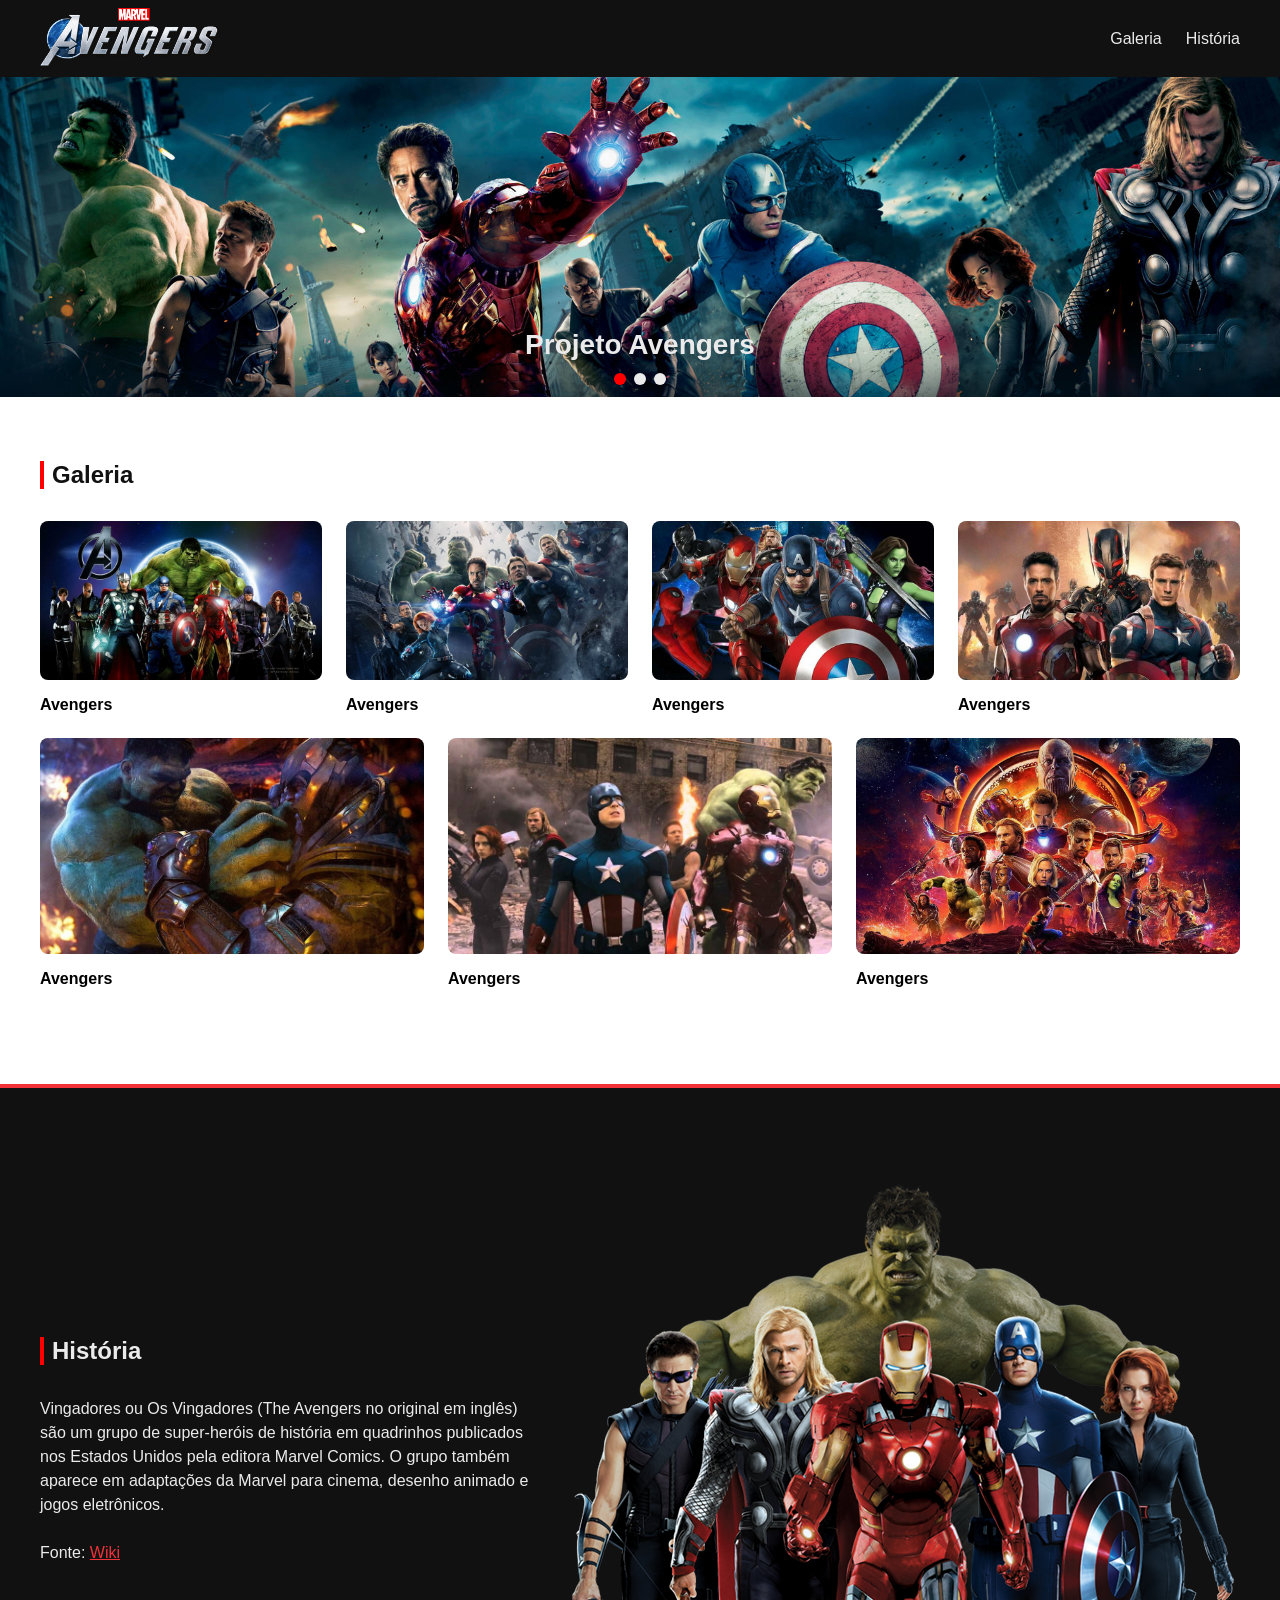
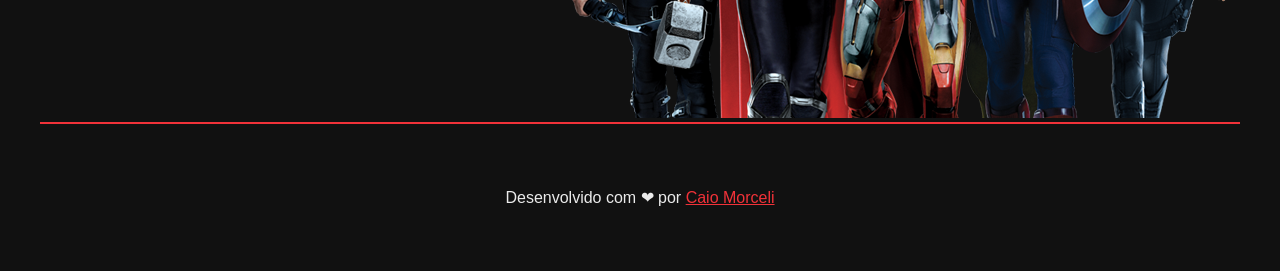
==== avengers/index.html @ 214277ea "Atualizando links no header da página" ====
<!DOCTYPE html>
<html lang="pt-br">
<head>
    <meta charset="UTF-8">
    <meta name="viewport" content="width=device-width, initial-scale=1.0">
    <link rel="stylesheet" href="./css/style.css">

    <title>Projeto Vingadores</title>
</head>
<body>
      <header class="dark">
          <div class="container">
              <img src="./images/avengers-logo.png" alt="Logotipo Avengers Marvel">

              <nav>
                  <ul>
                      <li><a href="#">Galeria</a></li>
                      <li><a href="#">História</a></li>                                                       
                  </ul>
              </nav>
          </div>
          
      </header>
      
      <main>
        <section class="hero">
          <h1 class="text-center">Projeto Avengers</h1>  
          
          <div class="dots">
            <span class="active"></span>
            <span></span>
            <span></span>
          </div>
        </section>
        
        <section class="gallery">
            <div class="container">
                <h2>Galeria</h2>
          
                <div class="gallery-row">
                    <div>
                        <img src="images/avengers-01.jpg" alt="Vingadores">
                        <p>Avengers</p>
                    </div>
          
                    <div>
                        <img src="images/avengers-02.jpg" alt="Vingadores">
                        <p>Avengers</p>
                    </div>
          
                    <div>
                        <img src="images/avengers-03.jpg" alt="Vingadores">
                        <p>Avengers</p>
                    </div>
          
                    <div>
                        <img src="images/avengers-04.jpg" alt="Vingadores">
                        <p>Avengers</p>
                    </div>
          
                    <div>
                        <img src="images/avengers-05.jpg" alt="Vingadores">
                        <p>Avengers</p>
                    </div>
          
                    <div>
                        <img src="images/avengers-06.jpg" alt="Vingadores">
                        <p>Avengers</p>
                    </div>
          
                    <div>
                        <img src="images/avengers-07.jpg" alt="Vingadores">
                        <p>Avengers</p>
                    </div>  
                </div>                  
            </div>
        </section>

      <section class="history dark">      
          <div class="container">
              <div class="container-col">
                  <h2>História</h2>

                  <p>Vingadores ou Os Vingadores (The Avengers no original em inglês) são um grupo de super-heróis de história em quadrinhos publicados nos Estados Unidos pela editora Marvel Comics. O grupo também aparece em adaptações da Marvel para cinema, desenho animado e jogos eletrônicos.</p>
      
                  <p>Fonte: <a class="dark-link" href="https://pt.wikipedia.org/wiki/Vingadores" target="_blank">Wiki</a></p>
              </div>            
              
              <div class="container-history-col">
                  <img src="./images/vingadores-01.png" alt="Avengers" />
              </div>
          </div>
      </section>

    </main>            

    <footer class="dark">
        <div class="container">
            <p class="text-center">Desenvolvido com ❤ por <a class="dark-link" href="https://github.com/morcelicaio/avengers-page" target="_blank">Caio Morceli</a></p>
        </div>        
    </footer>

</body>
</html>
---- avengers/css/style.css ----
/* O * serve para o css pegar em todas as tags da página*/
* {
    margin: 0;
    padding: 0;
    box-sizing: border-box;
}

body {
    font-family: sans-serif;
}

a {
    transition: color 0.2s; /* transicao de 0.2 segundos para trocar a cor do item */
}

h2 {
    margin-bottom: 32px;
    border-left: 4px solid red;
    padding-left: 8px;
}

.container {
    max-width: 1200px;
    margin: 0 auto;                      
}

.dark {
    background-color: #111111;
    color: #ebebeb;
}

.dark-link {
    color: #f13239;     
}

.dark-link:hover {
    color: #ebebeb;
    cursor: pointer;
}

.text-center {
    text-align: center;
}

header {    
    padding: 8px 24px;
}

header .container {
    /* display flex faz com que os elementos filhos (dentro) da div container flutuem (ou seja, fiquem lado a lado) */
    display: flex;
    flex-wrap: wrap;
    row-gap: 8px;
    column-gap: 24px;

    align-items: center; /* alinha os itens centralizando na vertical */

    justify-content: space-between;
}

header img {
    width: 180px;    
}

header ul {
    /*list-style retira as bolinhas que marcam cada item da lista*/
    list-style: none;    

    /* display flex faz com que os elementos filhos (dentro) da <ul> flutuem (ou sea, fiquem lado a lado) */
    display: flex;
}

/* só ativa o css no item li que possui outro item li do seu lado esquerdo*/
header ul li + li {
    margin-left: 24px
}

header a {
    color: #ebebeb;

    /*Remove o sublinhado do link*/
    text-decoration: none;    
}

header a:hover {
    color: #f13239;
}

.hero {
    background-image: url(../images/banner.jpg);
    background-size: cover;
    background-position: center 15%;

    height: 320px;
    padding: 12px;

    display: flex;
    flex-direction: column; /* Faz com que os elementos filhos fiquem um cima do outro. Empilhados */
    justify-content: flex-end;
    align-items: center;
}

.hero h1{
    color: #ebebeb;
    font-size: 28px;
}

.dots{
    margin-top: 12px;
    display: flex;
}

.dots span{
    display: block;
    background-color: #ebebeb;

    width: 12px;
    height: 12px;
    border-radius: 50%;

    cursor: pointer; /* Faz aparecer o cursor de mãozinha ao passar o mouse em cima */
}

.dots span + span{
    margin-left: 8px;
}

.dots .active{
    background-color: red;
}

.gallery {
    padding: 64px 24px 96px;
}

.gallery h2 {
    color: #111111;
}

.gallery-row {
    display: flex;

    /* Não permite que a tela fique com scroll horizontal 
       caso as figuras ultrapassem a largura da tela. Irá
       quebrar para a linha de baixo */
    flex-wrap: wrap;

    /* Define os espaços entre as linhas e colunas*/
    gap: 24px;
}

.gallery-row div{
    /* Flex 1 diz que todas as divs vão ter o msm tamanho*/
    /* flex-grow 0 flex-shrin 1 flex-basis 250px*/
    flex: 1 0 250px;
}

.gallery-row img{
    /* Diz para a img dentro da div ocupar 100 % do elemento
       pai (div) sem cortar a imagem */
    width: 100%;

    border-radius: 8px;

    margin-bottom: 12px;
}

.gallery p {
    font-weight: bold;
}

.history {        
    border-top: 4px solid #f13239;
    
    padding: 92px 24px 0;
}

.history p {
    line-height: 1.5; /* Aumenta o espaçamento entre linhas*/
}

.history p + p {
    margin-top: 24px;
}

.history .container {    
    border-bottom: 2px solid #f13239;
    display: flex;
    flex-wrap: wrap;
    gap: 24px;
    
    align-items: center;
}

.history .container-col {
    /* Flex 1 diz que todas as divs vão ter o msm tamanho*/
    /* flex-grow 1 flex-shrin 1 flex-basis 250px*/
    flex: 1 1 350px;
}

.history .container-col img {
    width: 100%;
    display: block;
}

footer {
    padding: 64px 24px;
    text-align: center;
}
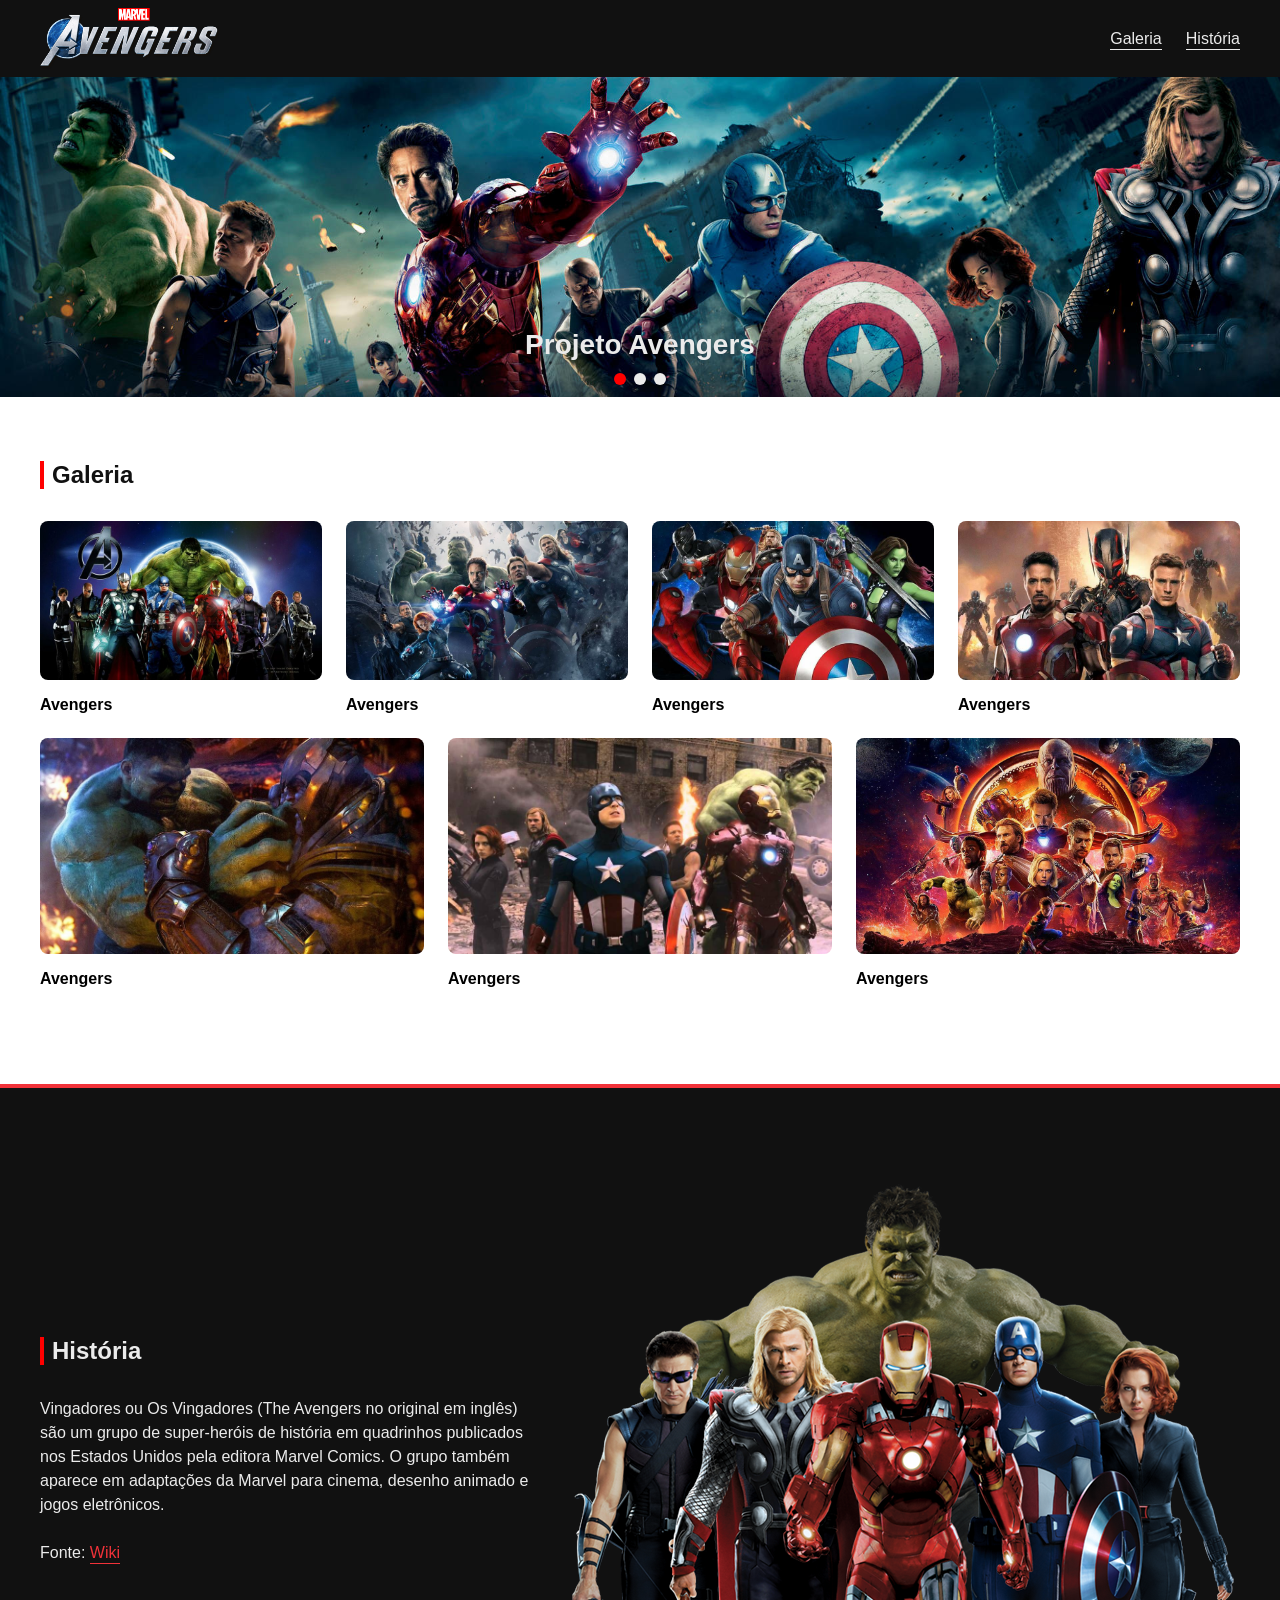
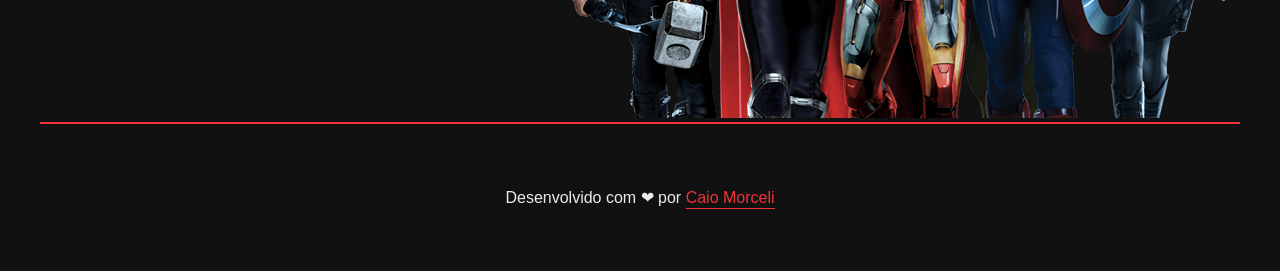
==== commit 7bbf13cc: "Melhorando a acessibilidade para links externos da página" ====
--- a/avengers/index.html
+++ b/avengers/index.html
@@ -83,7 +83,7 @@
 
                   <p>Vingadores ou Os Vingadores (The Avengers no original em inglês) são um grupo de super-heróis de história em quadrinhos publicados nos Estados Unidos pela editora Marvel Comics. O grupo também aparece em adaptações da Marvel para cinema, desenho animado e jogos eletrônicos.</p>
       
-                  <p>Fonte: <a class="dark-link" href="https://pt.wikipedia.org/wiki/Vingadores" target="_blank">Wiki</a></p>
+                  <p>Fonte: <a class="dark-link" href="https://pt.wikipedia.org/wiki/Vingadores" target="_blank" title="Link externo. Destino: https://pt.wikipedia.org/wiki/Vingadores">Wiki</a></p>
               </div>            
               
               <div class="container-history-col">
@@ -96,7 +96,7 @@
 
     <footer class="dark">
         <div class="container">
-            <p class="text-center">Desenvolvido com ❤ por <a class="dark-link" href="https://github.com/morcelicaio/avengers-page" target="_blank">Caio Morceli</a></p>
+            <p class="text-center">Desenvolvido com ❤ por <a class="dark-link" href="https://github.com/morcelicaio/avengers-page" target="_blank" title="Link externo. Destino: https://github.com/morcelicaio/avengers-page">Caio Morceli</a></p>
         </div>        
     </footer>
 
--- a/avengers/css/style.css
+++ b/avengers/css/style.css
@@ -10,7 +10,9 @@
 }
 
 a {
-    transition: color 0.2s; /* transicao de 0.2 segundos para trocar a cor do item */
+    padding: 2px 0;
+    transition: color 0.2s; /* transicao de 0.2 segundos para trocar a cor do item */    
+    text-decoration: none;  /*Remove o sublinhado do link*/
 }
 
 h2 {
@@ -30,12 +32,14 @@
 }
 
 .dark-link {
-    color: #f13239;     
-}
-
-.dark-link:hover {
+    color: #f13239;
+    border-bottom: 1px solid #f13239;    
+}
+
+.dark-link:hover, .dark-link:focus {
     color: #ebebeb;
     cursor: pointer;
+    border-bottom: 1px solid #ebebeb;
 }
 
 .text-center {
@@ -77,13 +81,12 @@
 
 header a {
     color: #ebebeb;
-
-    /*Remove o sublinhado do link*/
-    text-decoration: none;    
-}
-
-header a:hover {
+    border-bottom: 1px solid #ebebeb;
+}
+
+header a:hover, header a:focus {
     color: #f13239;
+    border-bottom: 1px solid #f13239;
 }
 
 .hero {
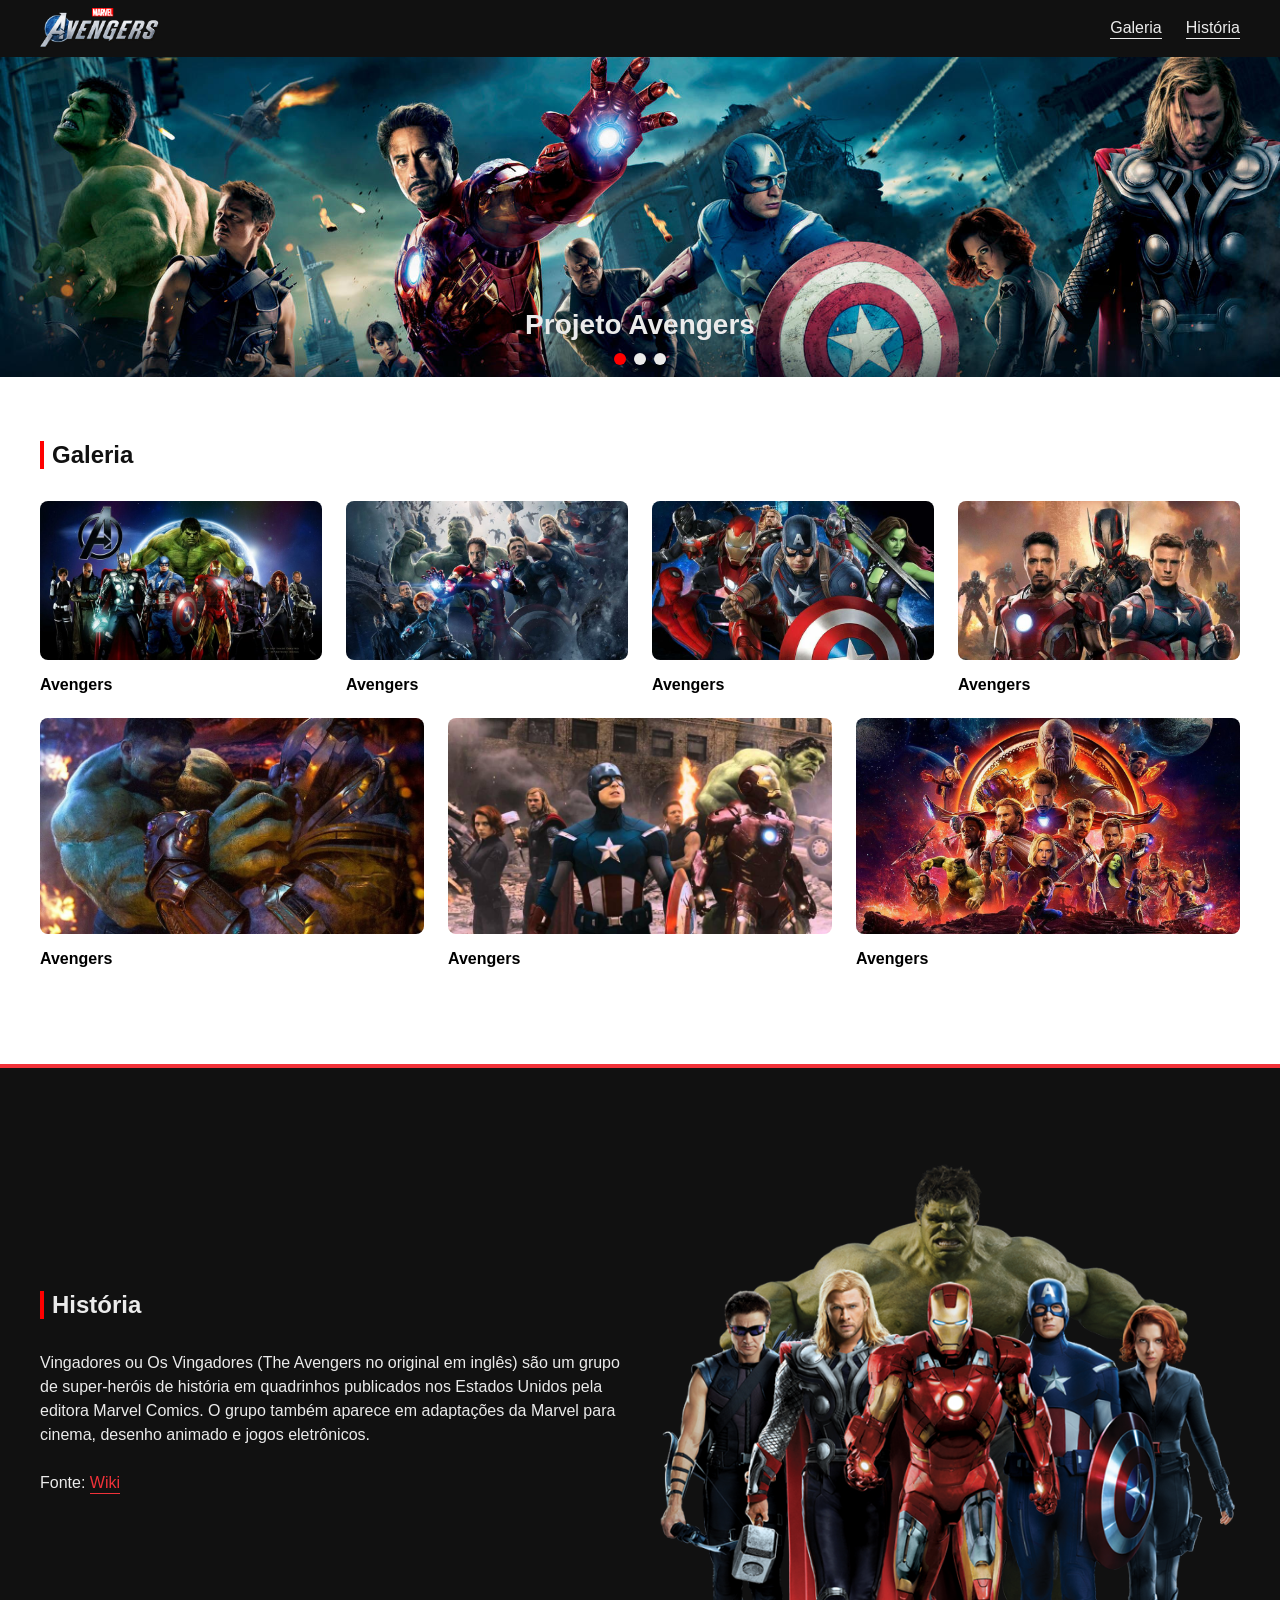
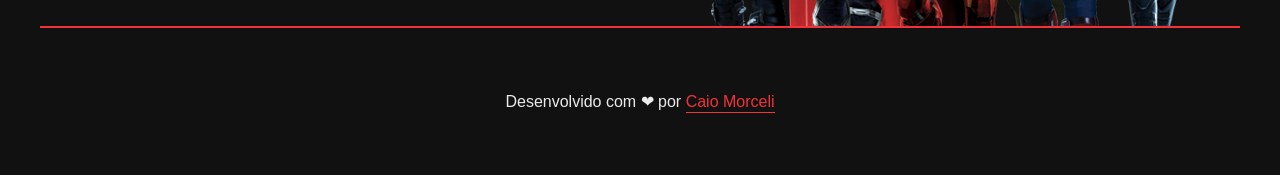
==== commit 1e65bee7: "Refatorando a section history" ====
--- a/avengers/index.html
+++ b/avengers/index.html
@@ -14,8 +14,8 @@
 
               <nav>
                   <ul>
-                      <li><a href="#">Galeria</a></li>
-                      <li><a href="#">História</a></li>                                                       
+                      <li><a href="#gallery">Galeria</a></li>
+                      <li><a href="#history">História</a></li>                                                       
                   </ul>
               </nav>
           </div>
@@ -33,7 +33,7 @@
           </div>
         </section>
         
-        <section class="gallery">
+        <section id="gallery" class="gallery">
             <div class="container">
                 <h2>Galeria</h2>
           
@@ -76,7 +76,7 @@
             </div>
         </section>
 
-      <section class="history dark">      
+      <section id="history" class="history dark">      
           <div class="container">
               <div class="container-col">
                   <h2>História</h2>
@@ -86,7 +86,7 @@
                   <p>Fonte: <a class="dark-link" href="https://pt.wikipedia.org/wiki/Vingadores" target="_blank" title="Link externo. Destino: https://pt.wikipedia.org/wiki/Vingadores">Wiki</a></p>
               </div>            
               
-              <div class="container-history-col">
+              <div class="container-col">
                   <img src="./images/vingadores-01.png" alt="Avengers" />
               </div>
           </div>
--- a/avengers/css/style.css
+++ b/avengers/css/style.css
@@ -5,6 +5,10 @@
     box-sizing: border-box;
 }
 
+html {
+    scroll-behavior: smooth; /* Rolagem suave na página*/
+}
+
 body {
     font-family: sans-serif;
 }
@@ -47,13 +51,12 @@
 }
 
 header {    
-    padding: 8px 24px;
+    padding: 8px 16px;
 }
 
 header .container {
     /* display flex faz com que os elementos filhos (dentro) da div container flutuem (ou seja, fiquem lado a lado) */
-    display: flex;
-    flex-wrap: wrap;
+    display: flex;    
     row-gap: 8px;
     column-gap: 24px;
 
@@ -63,7 +66,7 @@
 }
 
 header img {
-    width: 180px;    
+    width: 120px;    
 }
 
 header ul {
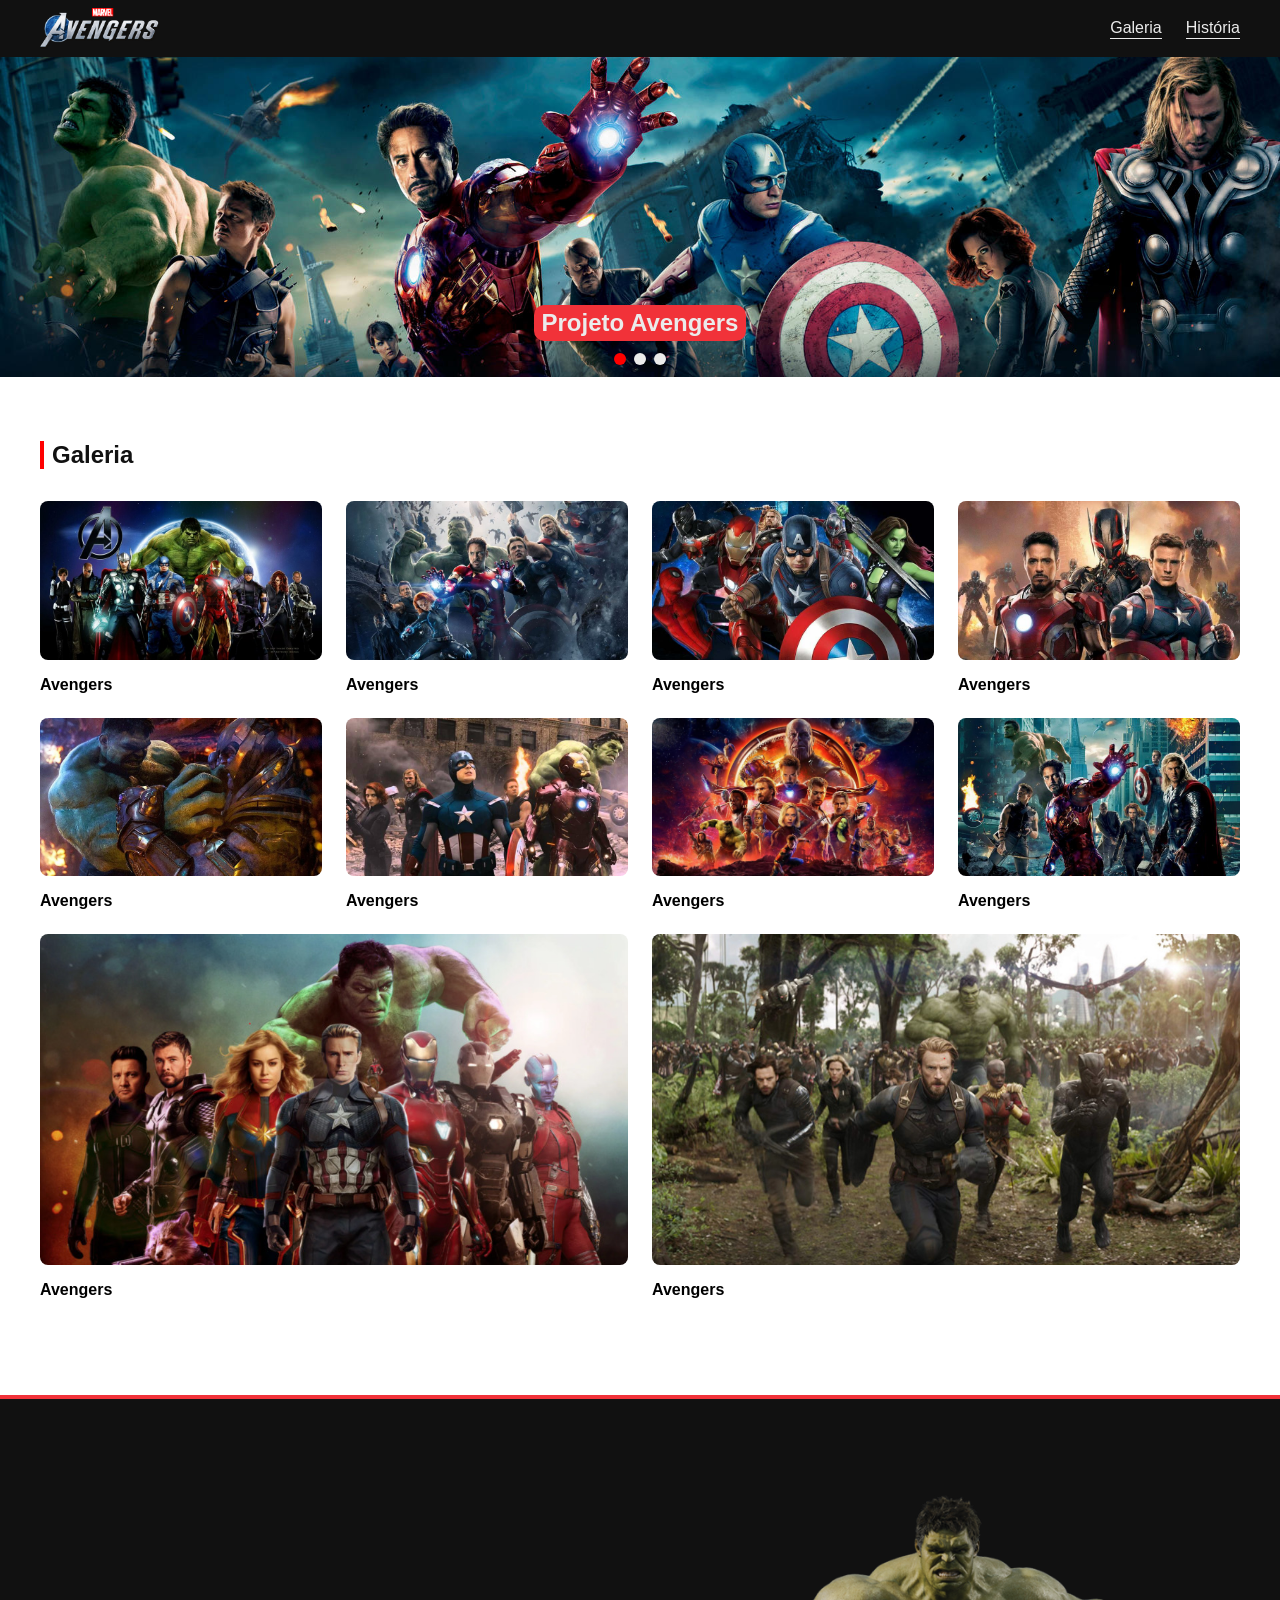
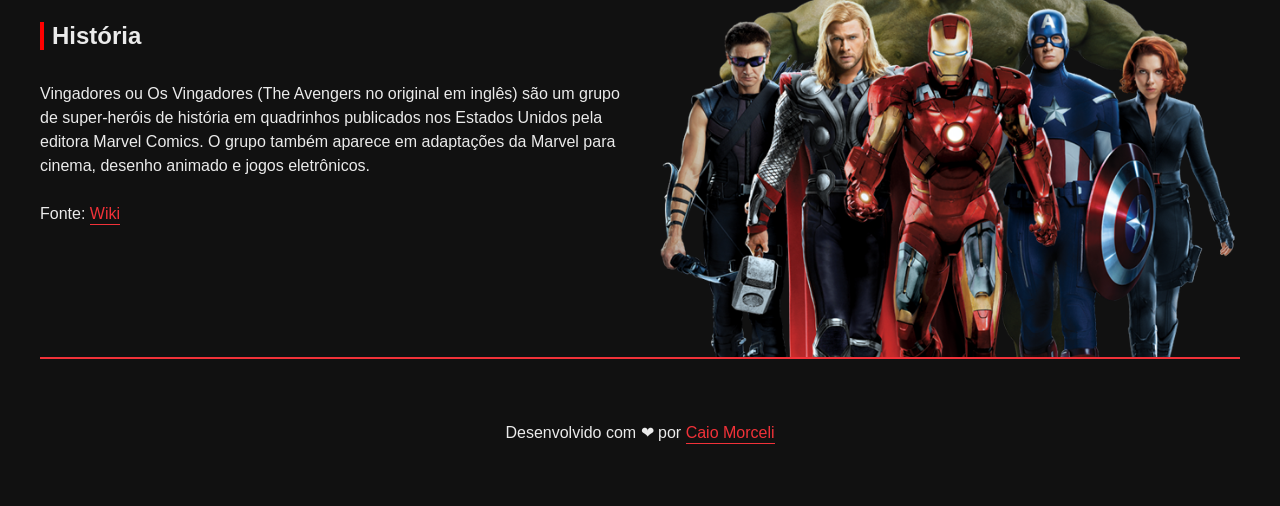
==== commit cc30e7f4: "Adicionando novas imagens na section 'gallery'" ====
--- a/avengers/index.html
+++ b/avengers/index.html
@@ -27,9 +27,9 @@
           <h1 class="text-center">Projeto Avengers</h1>  
           
           <div class="dots">
-            <span class="active"></span>
-            <span></span>
-            <span></span>
+            <button class="active"></button>
+            <button></button>
+            <button></button>
           </div>
         </section>
         
@@ -71,7 +71,22 @@
                     <div>
                         <img src="images/avengers-07.jpg" alt="Vingadores">
                         <p>Avengers</p>
-                    </div>  
+                    </div>
+                    
+                    <div>
+                        <img src="images/avengers-08.jpg" alt="Vingadores">
+                        <p>Avengers</p>
+                    </div> 
+
+                    <div>
+                        <img src="images/avengers-09.jpg" alt="Vingadores">
+                        <p>Avengers</p>
+                    </div> 
+
+                    <div>
+                        <img src="images/avengers-10.jpg" alt="Vingadores">
+                        <p>Avengers</p>
+                    </div> 
                 </div>                  
             </div>
         </section>
--- a/avengers/css/style.css
+++ b/avengers/css/style.css
@@ -108,7 +108,10 @@
 
 .hero h1{
     color: #ebebeb;
-    font-size: 28px;
+    background-color: #f13239;
+    font-size: 24px;
+    padding: 4px 8px;
+    border-radius: 10px;
 }
 
 .dots{
@@ -116,18 +119,19 @@
     display: flex;
 }
 
-.dots span{
-    display: block;
+.dots button{    
     background-color: #ebebeb;
 
     width: 12px;
     height: 12px;
+
+    border: none;
     border-radius: 50%;
 
     cursor: pointer; /* Faz aparecer o cursor de mãozinha ao passar o mouse em cima */
 }
 
-.dots span + span{
+.dots button + button{
     margin-left: 8px;
 }
 
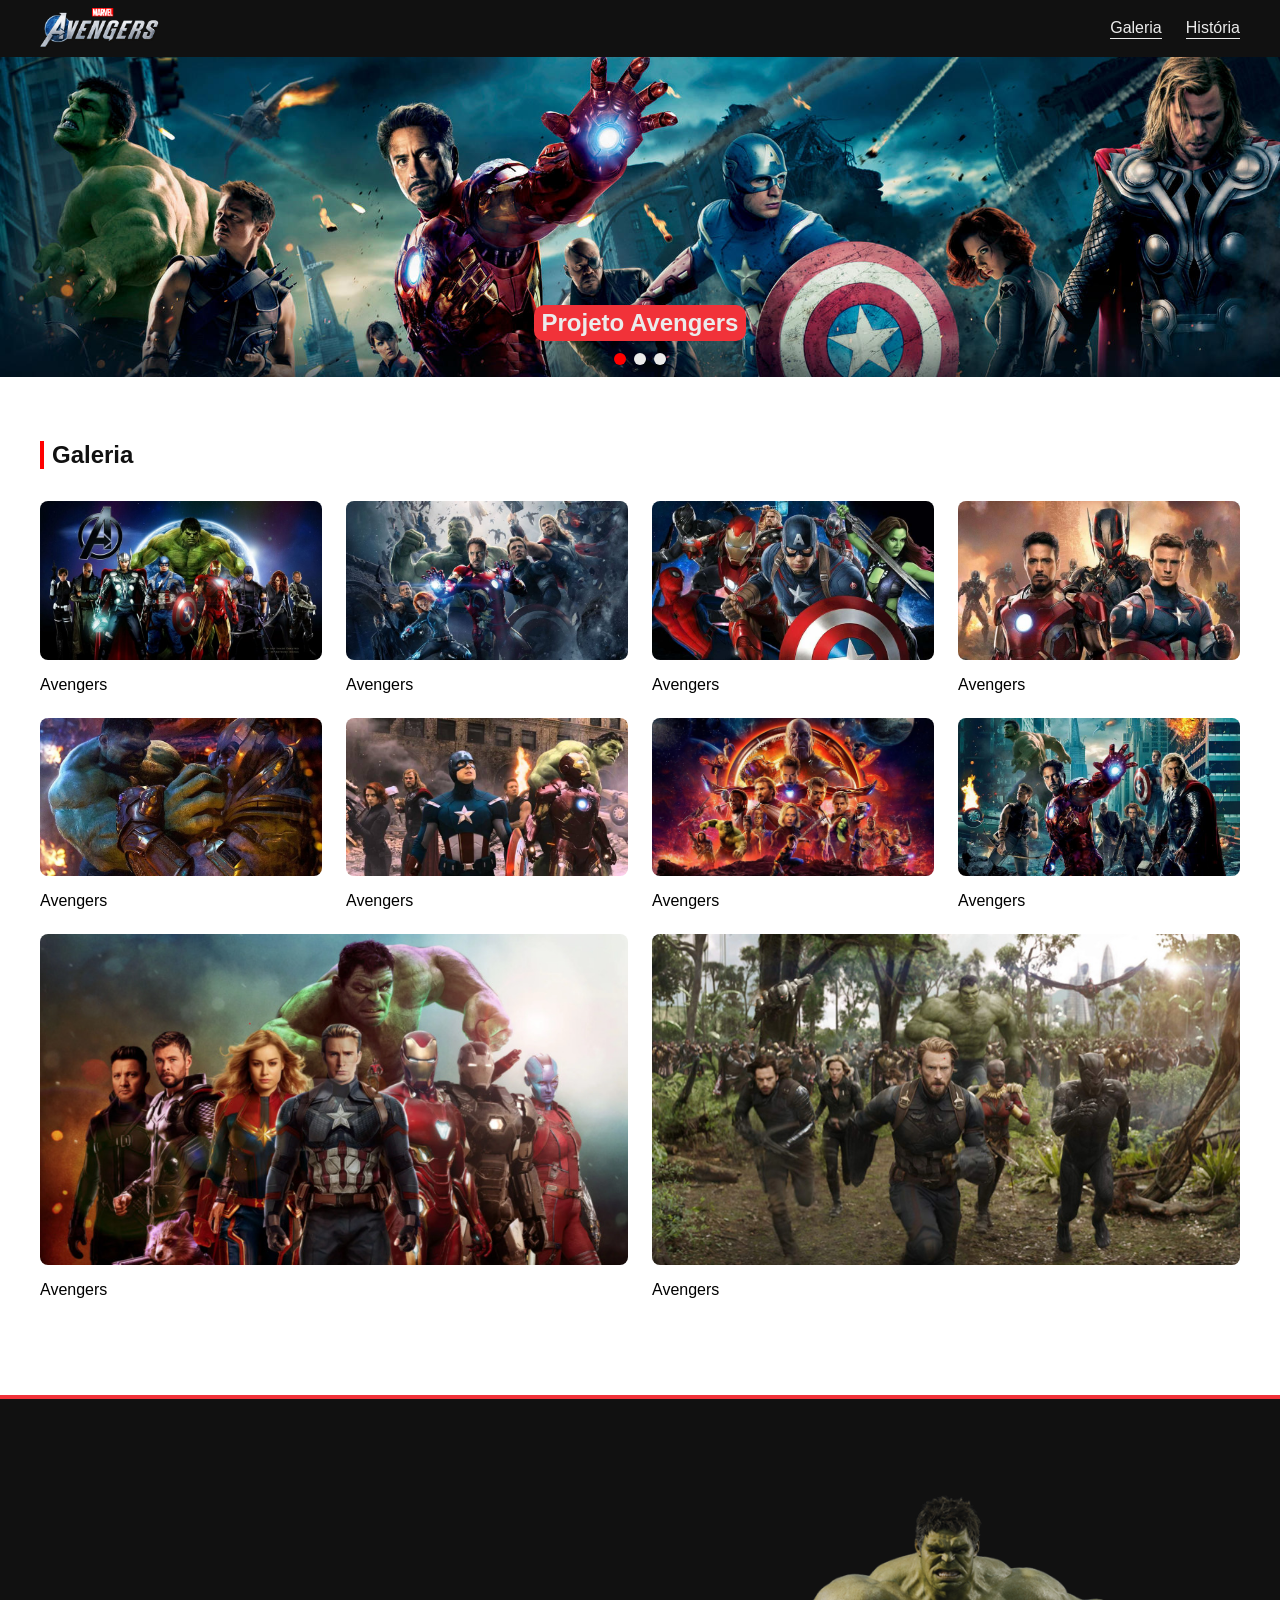
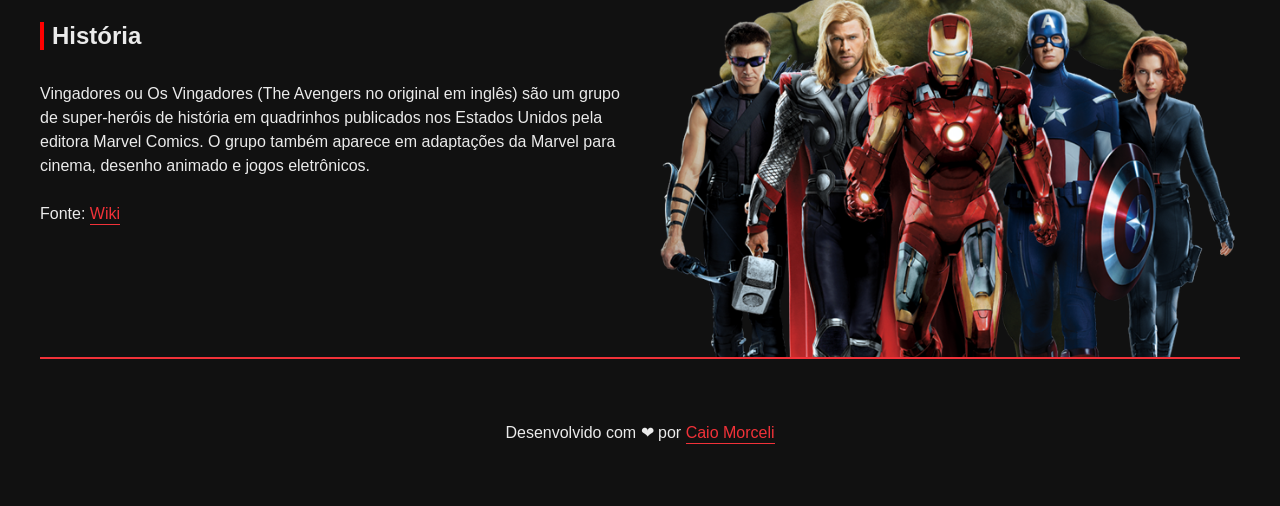
==== commit f7ea3a7b: "Refatorando a semântica da página" ====
--- a/avengers/index.html
+++ b/avengers/index.html
@@ -38,55 +38,55 @@
                 <h2>Galeria</h2>
           
                 <div class="gallery-row">
-                    <div>
+                    <figure>
                         <img src="images/avengers-01.jpg" alt="Vingadores">
-                        <p>Avengers</p>
-                    </div>
+                        <figcaption>Avengers</figcaption>
+                    </figure>
           
-                    <div>
+                    <figure>
                         <img src="images/avengers-02.jpg" alt="Vingadores">
-                        <p>Avengers</p>
-                    </div>
+                        <figcaption>Avengers</figcaption>
+                    </figure>
           
-                    <div>
+                    <figure>
                         <img src="images/avengers-03.jpg" alt="Vingadores">
-                        <p>Avengers</p>
-                    </div>
+                        <figcaption>Avengers</figcaption>
+                    </figure>
           
-                    <div>
+                    <figure>
                         <img src="images/avengers-04.jpg" alt="Vingadores">
-                        <p>Avengers</p>
-                    </div>
+                        <figcaption>Avengers</figcaption>
+                    </figure>
           
-                    <div>
+                    <figure>
                         <img src="images/avengers-05.jpg" alt="Vingadores">
-                        <p>Avengers</p>
-                    </div>
+                        <figcaption>Avengers</figcaption>
+                    </figure>
           
-                    <div>
+                    <figure>
                         <img src="images/avengers-06.jpg" alt="Vingadores">
-                        <p>Avengers</p>
-                    </div>
+                        <figcaption>Avengers</figcaption>
+                    </figure>
           
-                    <div>
+                    <figure>
                         <img src="images/avengers-07.jpg" alt="Vingadores">
-                        <p>Avengers</p>
-                    </div>
+                        <figcaption>Avengers</figcaption>
+                    </figure>
                     
-                    <div>
+                    <figure>
                         <img src="images/avengers-08.jpg" alt="Vingadores">
-                        <p>Avengers</p>
-                    </div> 
+                        <figcaption>Avengers</figcaption>
+                    </figure> 
 
-                    <div>
+                    <figure>
                         <img src="images/avengers-09.jpg" alt="Vingadores">
-                        <p>Avengers</p>
-                    </div> 
+                        <figcaption>Avengers</figcaption>
+                    </figure> 
 
-                    <div>
+                    <figure>
                         <img src="images/avengers-10.jpg" alt="Vingadores">
-                        <p>Avengers</p>
-                    </div> 
+                        <figcaption>Avengers</figcaption>
+                    </figure> 
                 </div>                  
             </div>
         </section>
--- a/avengers/css/style.css
+++ b/avengers/css/style.css
@@ -159,7 +159,7 @@
     gap: 24px;
 }
 
-.gallery-row div{
+.gallery-row figure {
     /* Flex 1 diz que todas as divs vão ter o msm tamanho*/
     /* flex-grow 0 flex-shrin 1 flex-basis 250px*/
     flex: 1 0 250px;
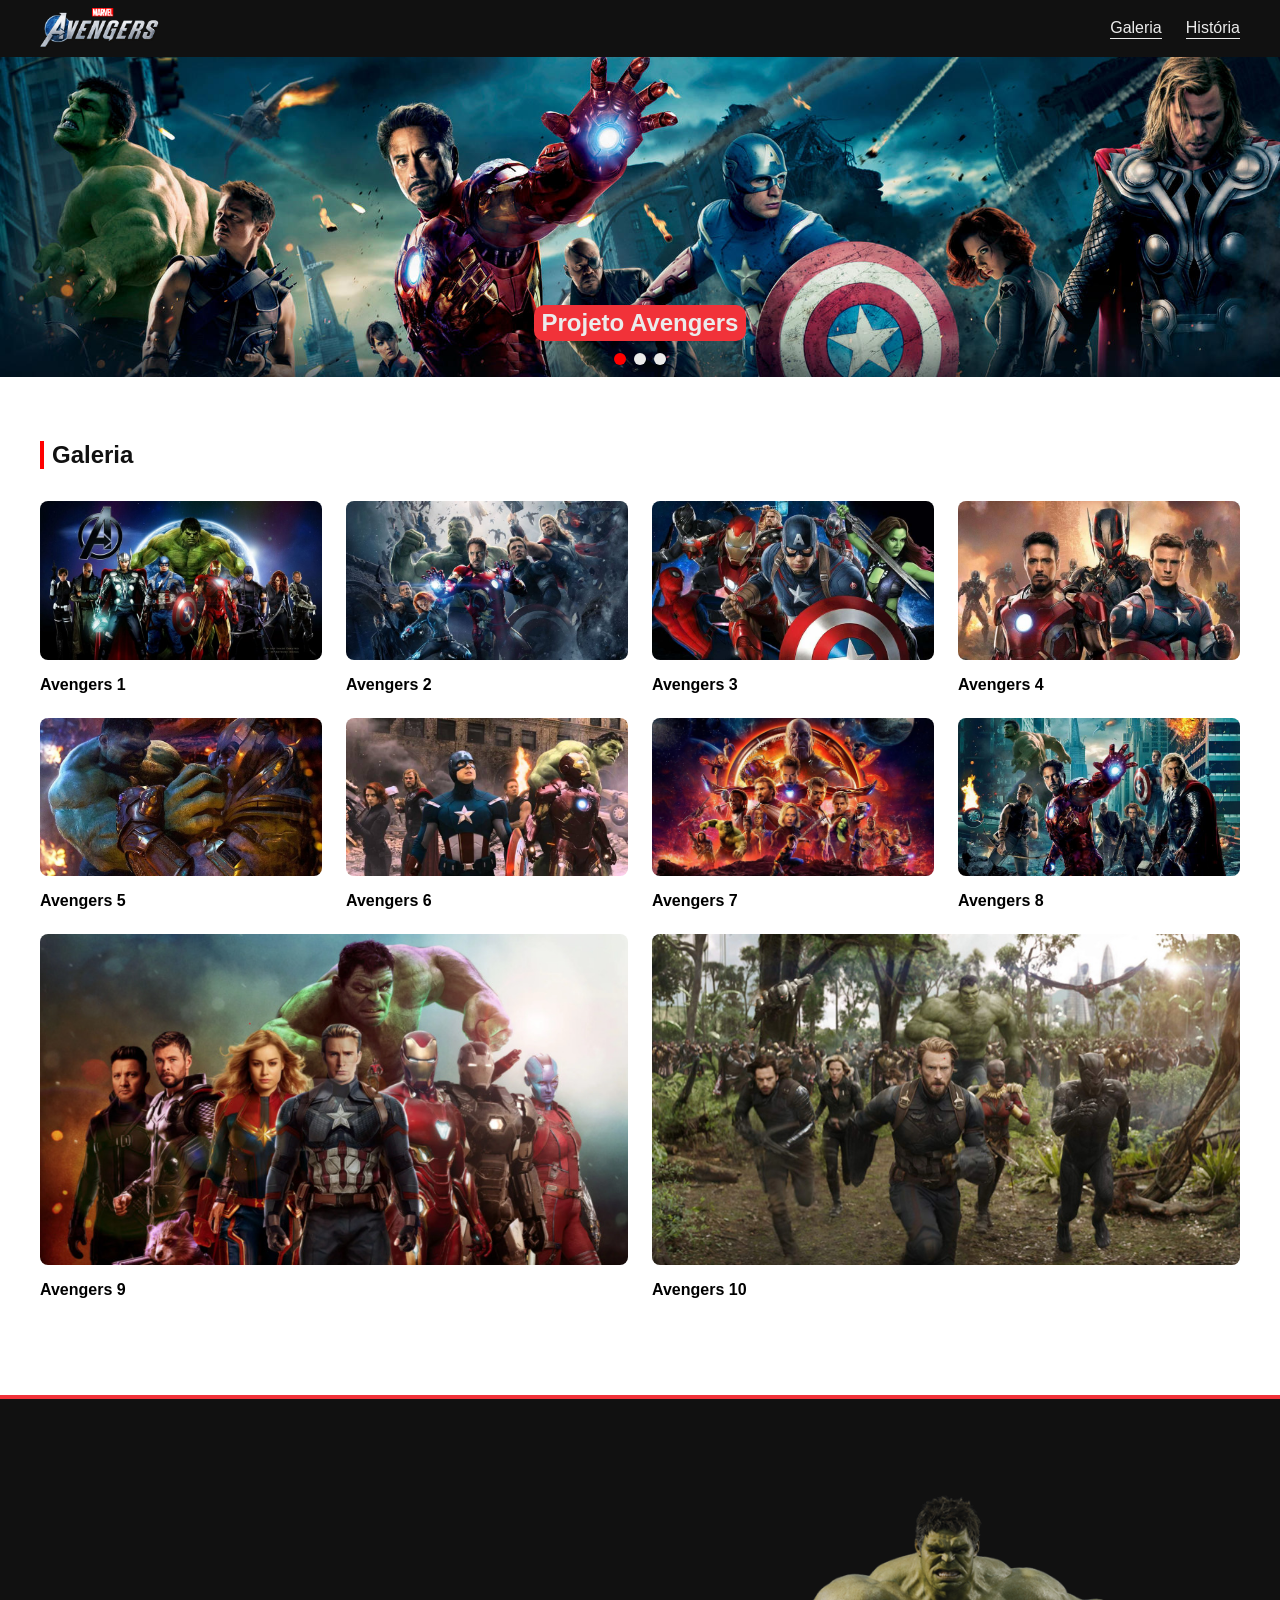
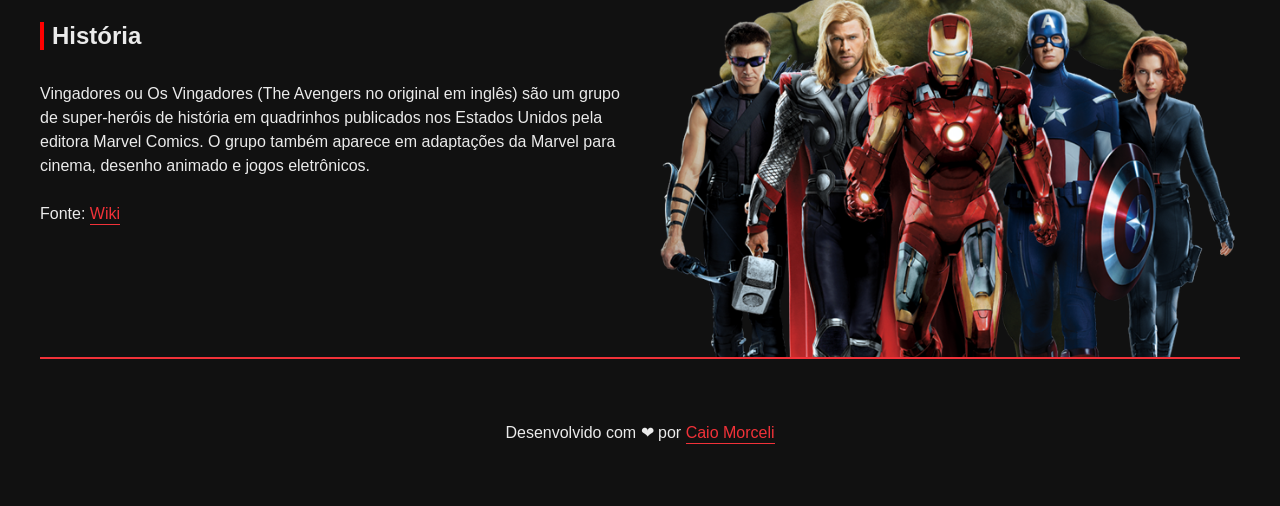
==== commit 83be96d4: "Refatorando a legenda das imagens" ====
--- a/avengers/index.html
+++ b/avengers/index.html
@@ -39,53 +39,53 @@
           
                 <div class="gallery-row">
                     <figure>
-                        <img src="images/avengers-01.jpg" alt="Vingadores">
-                        <figcaption>Avengers</figcaption>
+                        <img src="images/avengers-01.jpg" alt="Avengers 1">
+                        <figcaption>Avengers 1</figcaption>
                     </figure>
           
                     <figure>
-                        <img src="images/avengers-02.jpg" alt="Vingadores">
-                        <figcaption>Avengers</figcaption>
+                        <img src="images/avengers-02.jpg" alt="Avengers 2">
+                        <figcaption>Avengers 2</figcaption>
                     </figure>
           
                     <figure>
-                        <img src="images/avengers-03.jpg" alt="Vingadores">
-                        <figcaption>Avengers</figcaption>
+                        <img src="images/avengers-03.jpg" alt="Avengers 3">
+                        <figcaption>Avengers 3</figcaption>
                     </figure>
           
                     <figure>
-                        <img src="images/avengers-04.jpg" alt="Vingadores">
-                        <figcaption>Avengers</figcaption>
+                        <img src="images/avengers-04.jpg" alt="Avengers 4">
+                        <figcaption>Avengers 4</figcaption>
                     </figure>
           
                     <figure>
-                        <img src="images/avengers-05.jpg" alt="Vingadores">
-                        <figcaption>Avengers</figcaption>
+                        <img src="images/avengers-05.jpg" alt="Avengers 5">
+                        <figcaption>Avengers 5</figcaption>
                     </figure>
           
                     <figure>
-                        <img src="images/avengers-06.jpg" alt="Vingadores">
-                        <figcaption>Avengers</figcaption>
+                        <img src="images/avengers-06.jpg" alt="Avengers 6">
+                        <figcaption>Avengers 6</figcaption>
                     </figure>
           
                     <figure>
-                        <img src="images/avengers-07.jpg" alt="Vingadores">
-                        <figcaption>Avengers</figcaption>
+                        <img src="images/avengers-07.jpg" alt="Avengers 7">
+                        <figcaption>Avengers 7</figcaption>
                     </figure>
                     
                     <figure>
-                        <img src="images/avengers-08.jpg" alt="Vingadores">
-                        <figcaption>Avengers</figcaption>
+                        <img src="images/avengers-08.jpg" alt="Avengers 8">
+                        <figcaption>Avengers 8</figcaption>
                     </figure> 
 
                     <figure>
-                        <img src="images/avengers-09.jpg" alt="Vingadores">
-                        <figcaption>Avengers</figcaption>
+                        <img src="images/avengers-09.jpg" alt="Avengers 9">
+                        <figcaption>Avengers 9</figcaption>
                     </figure> 
 
                     <figure>
-                        <img src="images/avengers-10.jpg" alt="Vingadores">
-                        <figcaption>Avengers</figcaption>
+                        <img src="images/avengers-10.jpg" alt="Avengers 10">
+                        <figcaption>Avengers 10</figcaption>
                     </figure> 
                 </div>                  
             </div>
--- a/avengers/css/style.css
+++ b/avengers/css/style.css
@@ -165,17 +165,16 @@
     flex: 1 0 250px;
 }
 
-.gallery-row img{
+.gallery-row figure img{
     /* Diz para a img dentro da div ocupar 100 % do elemento
        pai (div) sem cortar a imagem */
     width: 100%;
 
     border-radius: 8px;
-
     margin-bottom: 12px;
 }
 
-.gallery p {
+.gallery figcaption {
     font-weight: bold;
 }
 
